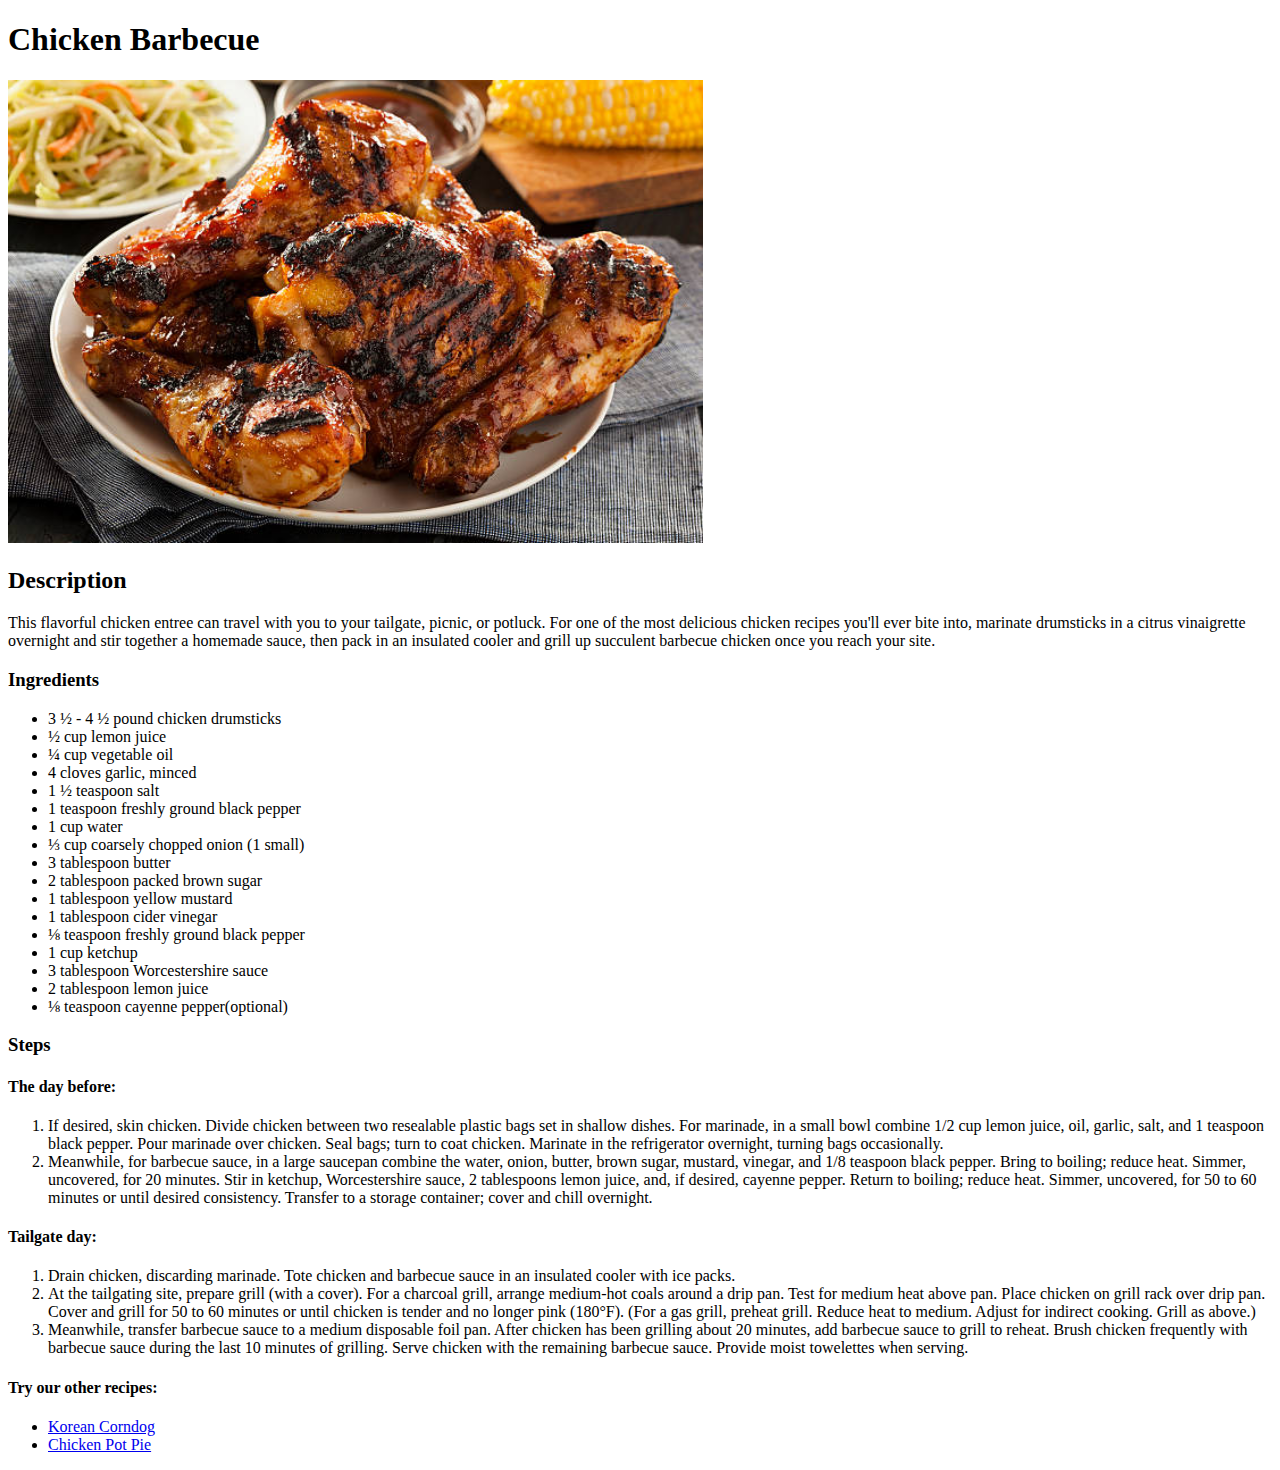
==== recipes/chicken-barbecue.html @ cd9369a7 "Initial commit. Create homepage and three recipes." ====
<!DOCTYPE html>
<html lang="en">
<head>
    <meta charset="UTF-8">
    <meta name="viewport" content="width=device-width, initial-scale=1.0">
    <title>Chicken Barbecue</title>
</head>
<body>
    <h1>Chicken Barbecue</h1>

    <img src="../images/chicken-barbecue.jpg" alt="Delicious Chicken Barbecue" height="55%" width="55%">

    <h2>Description</h2>
        <p>This flavorful chicken entree can travel with you to your tailgate, picnic, or potluck. For one of the most delicious chicken recipes you'll ever bite into, marinate drumsticks in a citrus vinaigrette overnight and stir together a homemade sauce, then pack in an insulated cooler and grill up succulent barbecue chicken once you reach your site.</p>
    
    <h3>Ingredients</h3>
        <ul>
            <li>3 ½ - 4 ½ pound chicken drumsticks</li>
            <li>½ cup lemon juice</li>
            <li>¼ cup vegetable oil</li>
            <li>4 cloves garlic, minced</li>
            <li>1 ½ teaspoon salt</li>
            <li>1 teaspoon freshly ground black pepper</li>
            <li>1 cup water</li>
            <li>⅓ cup coarsely chopped onion (1 small)</li>
            <li>3 tablespoon butter</li>
            <li>2 tablespoon packed brown sugar</li>
            <li>1 tablespoon yellow mustard</li>
            <li>1 tablespoon cider vinegar</li>
            <li>⅛ teaspoon freshly ground black pepper</li>
            <li>1 cup ketchup</li>
            <li>3 tablespoon Worcestershire sauce</li>
            <li>2 tablespoon lemon juice</li>
            <li>⅛ teaspoon cayenne pepper(optional)</li>
        </ul>
    
    <h3>Steps</h3>
    <h4>The day before:</h4>
        <ol>
            <li>If desired, skin chicken. Divide chicken between two resealable plastic bags set in shallow dishes. For marinade, in a small bowl combine 1/2 cup lemon juice, oil, garlic, salt, and 1 teaspoon black pepper. Pour marinade over chicken. Seal bags; turn to coat chicken. Marinate in the refrigerator overnight, turning bags occasionally.</li>
            <li>Meanwhile, for barbecue sauce, in a large saucepan combine the water, onion, butter, brown sugar, mustard, vinegar, and 1/8 teaspoon black pepper. Bring to boiling; reduce heat. Simmer, uncovered, for 20 minutes. Stir in ketchup, Worcestershire sauce, 2 tablespoons lemon juice, and, if desired, cayenne pepper. Return to boiling; reduce heat. Simmer, uncovered, for 50 to 60 minutes or until desired consistency. Transfer to a storage container; cover and chill overnight.</li>
        </ol>

    <h4>Tailgate day:</h4>
        <ol>
            <li>Drain chicken, discarding marinade. Tote chicken and barbecue sauce in an insulated cooler with ice packs.</li>
            <li>At the tailgating site, prepare grill (with a cover). For a charcoal grill, arrange medium-hot coals around a drip pan. Test for medium heat above pan. Place chicken on grill rack over drip pan. Cover and grill for 50 to 60 minutes or until chicken is tender and no longer pink (180°F). (For a gas grill, preheat grill. Reduce heat to medium. Adjust for indirect cooking. Grill as above.)</li>
            <li>Meanwhile, transfer barbecue sauce to a medium disposable foil pan. After chicken has been grilling about 20 minutes, add barbecue sauce to grill to reheat. Brush chicken frequently with barbecue sauce during the last 10 minutes of grilling. Serve chicken with the remaining barbecue sauce. Provide moist towelettes when serving.</li>
        </ol>
    <h4>Try our other recipes:</h6>
        <ul>
            <li><a href="korean-corndog.html">Korean Corndog</a></li>
            <li><a href="chicken-pot-pie.html">Chicken Pot Pie</a></li>
        </ul>
</body>
</html>
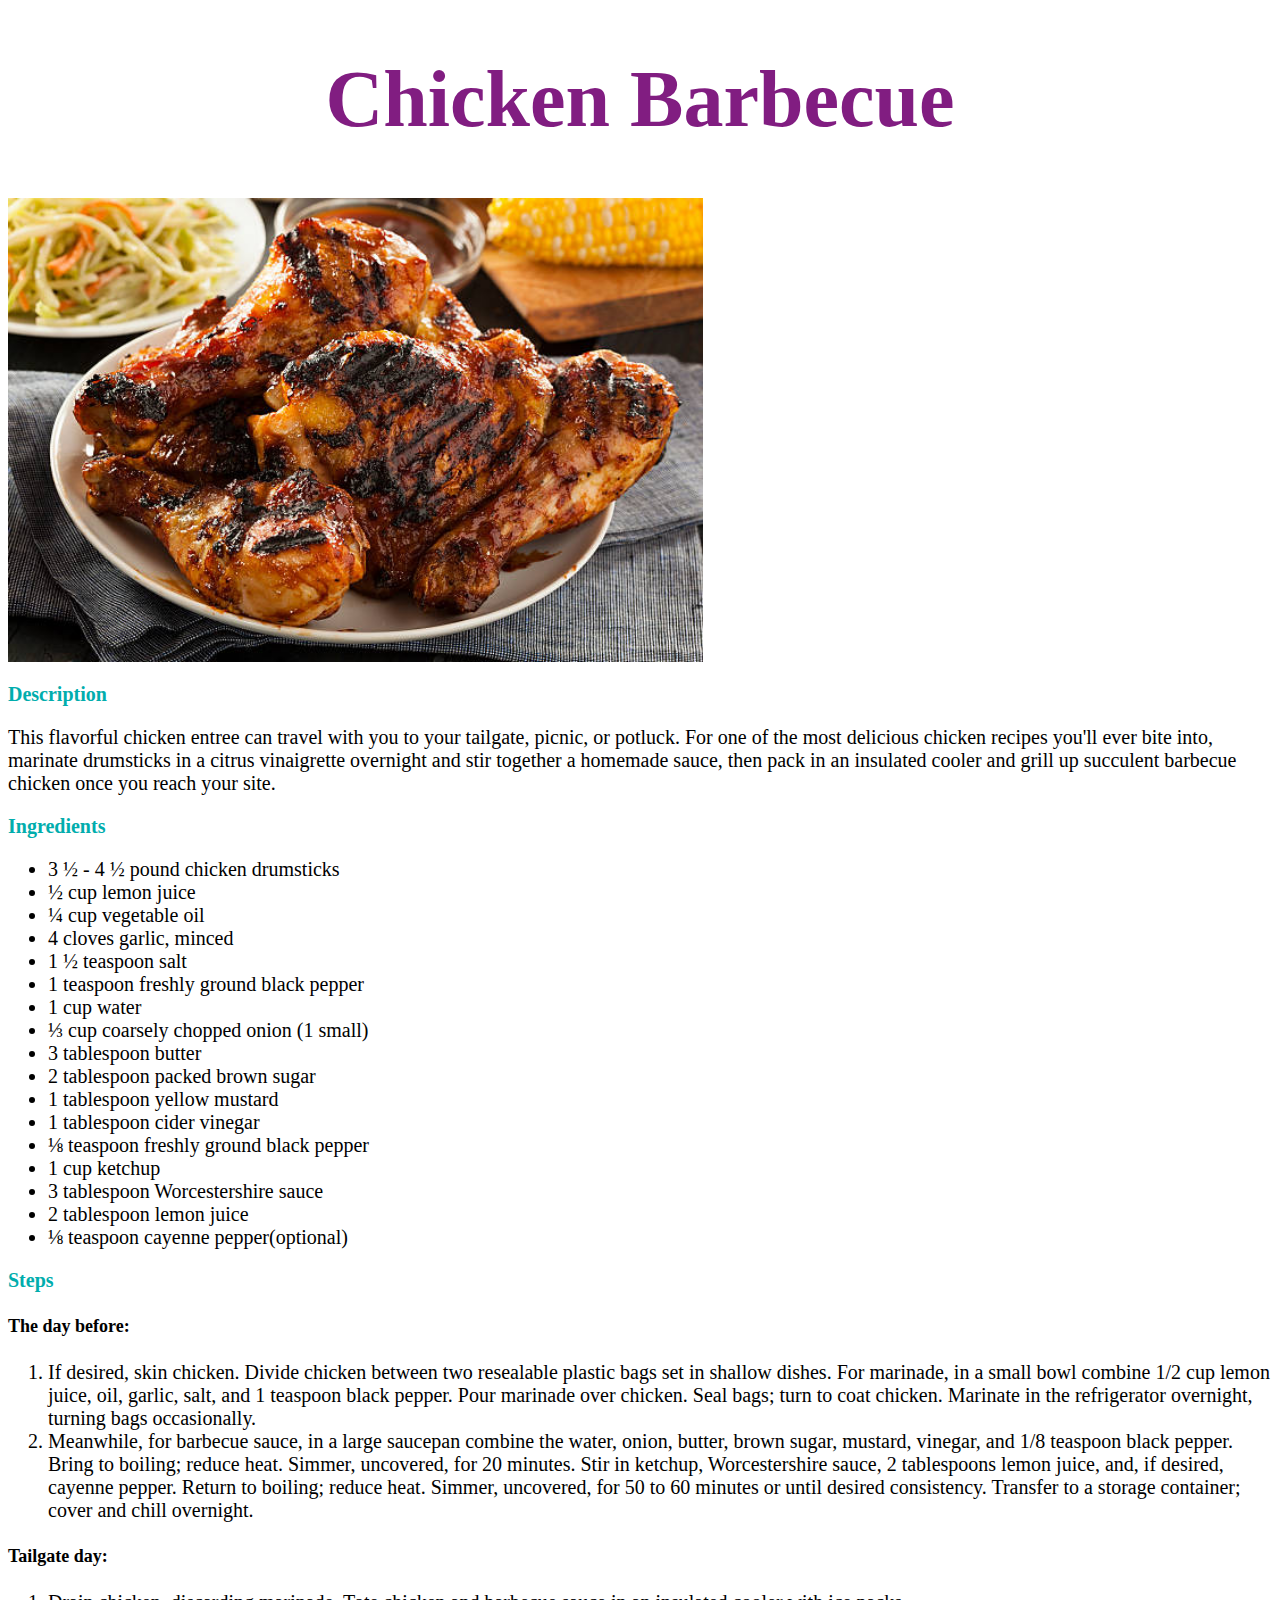
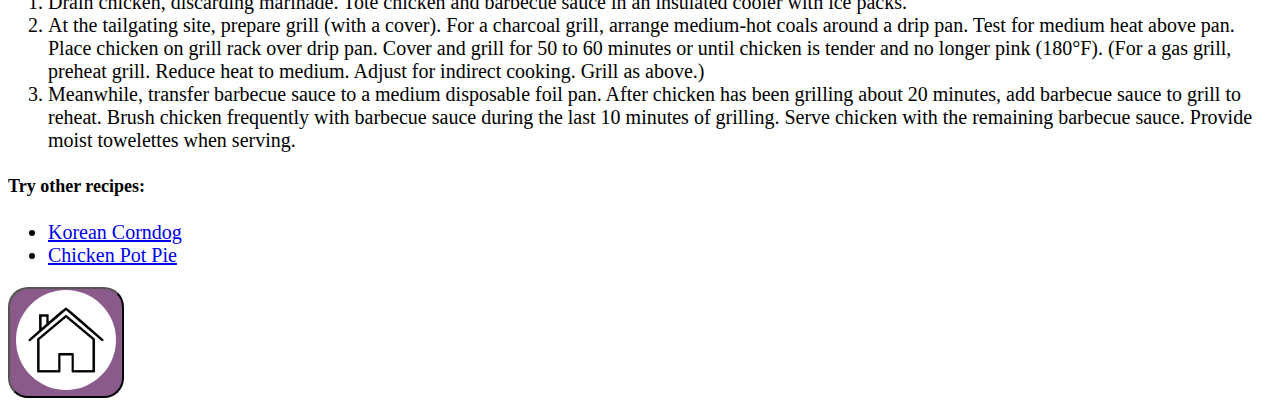
==== commit 5e6d9660: "Revise code" ====
--- a/recipes/chicken-barbecue.html
+++ b/recipes/chicken-barbecue.html
@@ -3,6 +3,7 @@
 <head>
     <meta charset="UTF-8">
     <meta name="viewport" content="width=device-width, initial-scale=1.0">
+    <link rel="stylesheet" href="../style.css" />
     <title>Chicken Barbecue</title>
 </head>
 <body>
@@ -47,10 +48,13 @@
             <li>At the tailgating site, prepare grill (with a cover). For a charcoal grill, arrange medium-hot coals around a drip pan. Test for medium heat above pan. Place chicken on grill rack over drip pan. Cover and grill for 50 to 60 minutes or until chicken is tender and no longer pink (180°F). (For a gas grill, preheat grill. Reduce heat to medium. Adjust for indirect cooking. Grill as above.)</li>
             <li>Meanwhile, transfer barbecue sauce to a medium disposable foil pan. After chicken has been grilling about 20 minutes, add barbecue sauce to grill to reheat. Brush chicken frequently with barbecue sauce during the last 10 minutes of grilling. Serve chicken with the remaining barbecue sauce. Provide moist towelettes when serving.</li>
         </ol>
-    <h4>Try our other recipes:</h6>
+    <h4>Try other recipes:</h6>
+        
         <ul>
             <li><a href="korean-corndog.html">Korean Corndog</a></li>
             <li><a href="chicken-pot-pie.html">Chicken Pot Pie</a></li>
         </ul>
+        
+        <a href="../index.html"><button class="home-button"><img src="../images/home-icon.jpg" height="100px" width="auto" class="home-img"></button></a>
 </body>
 </html>--- a/style.css
+++ b/style.css
@@ -0,0 +1,40 @@
+* {
+    font-family: "Tahoma";
+    font-size: 20px;
+}
+
+
+h1 {
+    font-family: Georgia, "Times New Roman", Times, sans-serif;
+    text-align: center;
+    font-size: 80px;   
+    color: rgb(129, 29, 129)
+}
+
+h2, h3 {
+    color: rgb(1, 173, 173);
+}
+
+h4 {
+    font-size: 18px;
+}
+
+.button-text {
+    font-weight: 800;
+    font-size: 20px;
+    color: rgb(1, 173, 173);
+}
+
+
+.home-button {
+    background-color: rgb(138, 91, 138);
+    border-radius: 20px;
+}
+
+.home-img {
+    border-radius: 50px;
+}
+
+#title {
+    font-size: 100px;
+}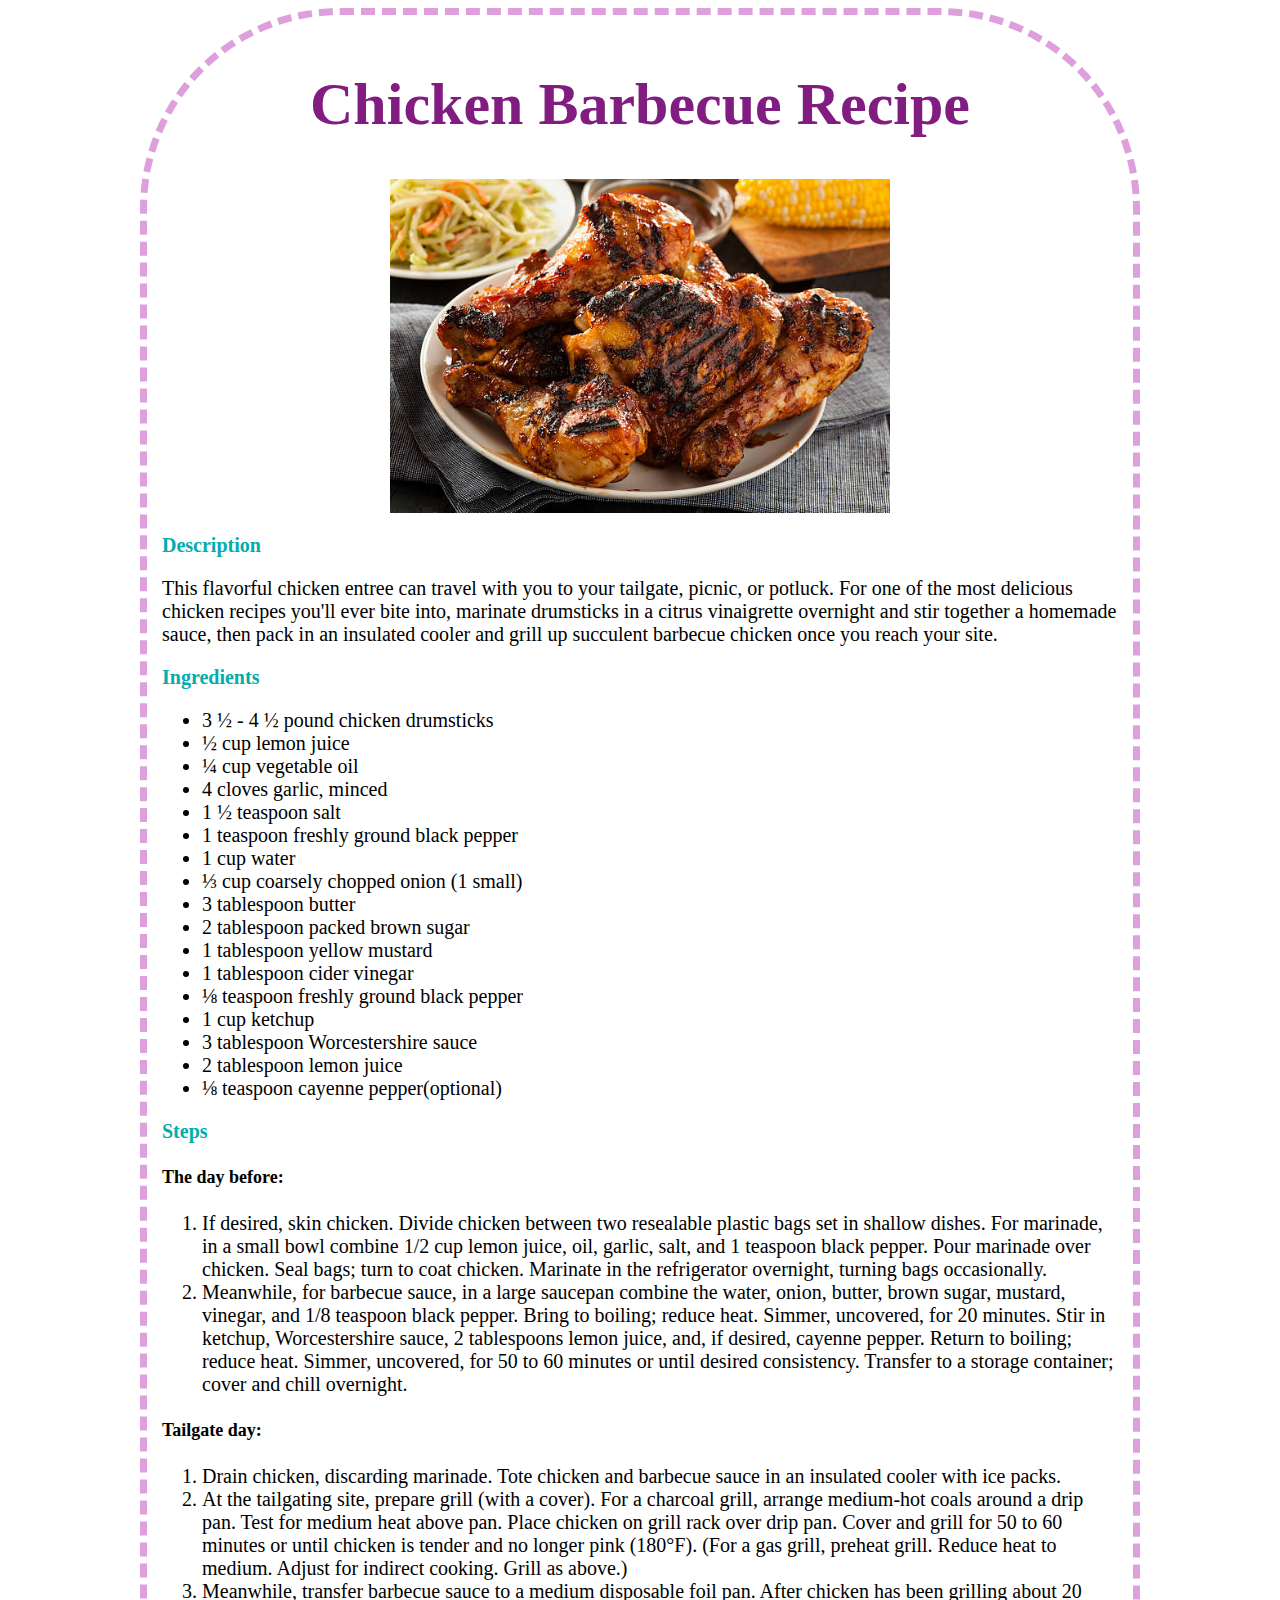
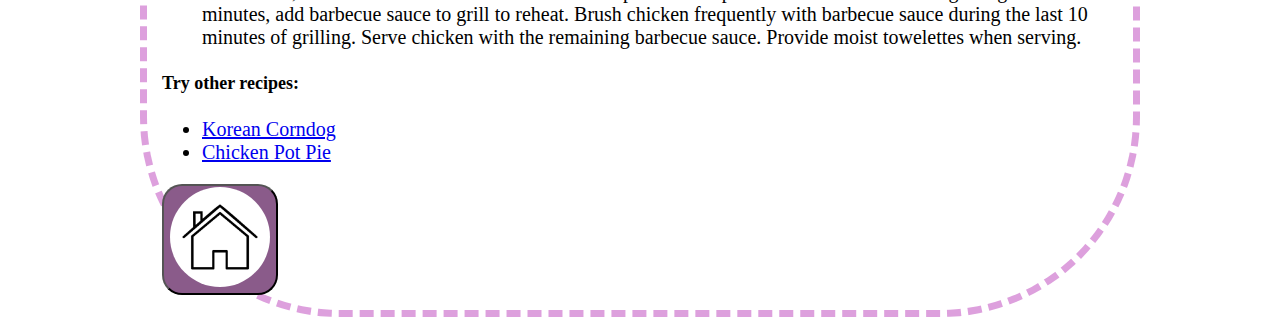
==== commit 274cc116: "Add border" ====
--- a/recipes/chicken-barbecue.html
+++ b/recipes/chicken-barbecue.html
@@ -7,54 +7,58 @@
     <title>Chicken Barbecue</title>
 </head>
 <body>
-    <h1>Chicken Barbecue</h1>
+    <div class="main-recipe-div">
+        <h1 class="recipe-heading">Chicken Barbecue Recipe</h1>
 
-    <img src="../images/chicken-barbecue.jpg" alt="Delicious Chicken Barbecue" height="55%" width="55%">
+        <div class="recipe-img-card">
+            <img class="recipe-img" src="../images/chicken-barbecue.jpg" alt="Delicious Chicken Barbecue" height="100%" width="100%">
+        </div>
 
-    <h2>Description</h2>
-        <p>This flavorful chicken entree can travel with you to your tailgate, picnic, or potluck. For one of the most delicious chicken recipes you'll ever bite into, marinate drumsticks in a citrus vinaigrette overnight and stir together a homemade sauce, then pack in an insulated cooler and grill up succulent barbecue chicken once you reach your site.</p>
-    
-    <h3>Ingredients</h3>
-        <ul>
-            <li>3 ½ - 4 ½ pound chicken drumsticks</li>
-            <li>½ cup lemon juice</li>
-            <li>¼ cup vegetable oil</li>
-            <li>4 cloves garlic, minced</li>
-            <li>1 ½ teaspoon salt</li>
-            <li>1 teaspoon freshly ground black pepper</li>
-            <li>1 cup water</li>
-            <li>⅓ cup coarsely chopped onion (1 small)</li>
-            <li>3 tablespoon butter</li>
-            <li>2 tablespoon packed brown sugar</li>
-            <li>1 tablespoon yellow mustard</li>
-            <li>1 tablespoon cider vinegar</li>
-            <li>⅛ teaspoon freshly ground black pepper</li>
-            <li>1 cup ketchup</li>
-            <li>3 tablespoon Worcestershire sauce</li>
-            <li>2 tablespoon lemon juice</li>
-            <li>⅛ teaspoon cayenne pepper(optional)</li>
-        </ul>
-    
-    <h3>Steps</h3>
-    <h4>The day before:</h4>
-        <ol>
-            <li>If desired, skin chicken. Divide chicken between two resealable plastic bags set in shallow dishes. For marinade, in a small bowl combine 1/2 cup lemon juice, oil, garlic, salt, and 1 teaspoon black pepper. Pour marinade over chicken. Seal bags; turn to coat chicken. Marinate in the refrigerator overnight, turning bags occasionally.</li>
-            <li>Meanwhile, for barbecue sauce, in a large saucepan combine the water, onion, butter, brown sugar, mustard, vinegar, and 1/8 teaspoon black pepper. Bring to boiling; reduce heat. Simmer, uncovered, for 20 minutes. Stir in ketchup, Worcestershire sauce, 2 tablespoons lemon juice, and, if desired, cayenne pepper. Return to boiling; reduce heat. Simmer, uncovered, for 50 to 60 minutes or until desired consistency. Transfer to a storage container; cover and chill overnight.</li>
-        </ol>
+        <h2>Description</h2>
+            <p>This flavorful chicken entree can travel with you to your tailgate, picnic, or potluck. For one of the most delicious chicken recipes you'll ever bite into, marinate drumsticks in a citrus vinaigrette overnight and stir together a homemade sauce, then pack in an insulated cooler and grill up succulent barbecue chicken once you reach your site.</p>
+        
+        <h3>Ingredients</h3>
+            <ul>
+                <li>3 ½ - 4 ½ pound chicken drumsticks</li>
+                <li>½ cup lemon juice</li>
+                <li>¼ cup vegetable oil</li>
+                <li>4 cloves garlic, minced</li>
+                <li>1 ½ teaspoon salt</li>
+                <li>1 teaspoon freshly ground black pepper</li>
+                <li>1 cup water</li>
+                <li>⅓ cup coarsely chopped onion (1 small)</li>
+                <li>3 tablespoon butter</li>
+                <li>2 tablespoon packed brown sugar</li>
+                <li>1 tablespoon yellow mustard</li>
+                <li>1 tablespoon cider vinegar</li>
+                <li>⅛ teaspoon freshly ground black pepper</li>
+                <li>1 cup ketchup</li>
+                <li>3 tablespoon Worcestershire sauce</li>
+                <li>2 tablespoon lemon juice</li>
+                <li>⅛ teaspoon cayenne pepper(optional)</li>
+            </ul>
+        
+        <h3>Steps</h3>
+        <h4>The day before:</h4>
+            <ol>
+                <li>If desired, skin chicken. Divide chicken between two resealable plastic bags set in shallow dishes. For marinade, in a small bowl combine 1/2 cup lemon juice, oil, garlic, salt, and 1 teaspoon black pepper. Pour marinade over chicken. Seal bags; turn to coat chicken. Marinate in the refrigerator overnight, turning bags occasionally.</li>
+                <li>Meanwhile, for barbecue sauce, in a large saucepan combine the water, onion, butter, brown sugar, mustard, vinegar, and 1/8 teaspoon black pepper. Bring to boiling; reduce heat. Simmer, uncovered, for 20 minutes. Stir in ketchup, Worcestershire sauce, 2 tablespoons lemon juice, and, if desired, cayenne pepper. Return to boiling; reduce heat. Simmer, uncovered, for 50 to 60 minutes or until desired consistency. Transfer to a storage container; cover and chill overnight.</li>
+            </ol>
 
-    <h4>Tailgate day:</h4>
-        <ol>
-            <li>Drain chicken, discarding marinade. Tote chicken and barbecue sauce in an insulated cooler with ice packs.</li>
-            <li>At the tailgating site, prepare grill (with a cover). For a charcoal grill, arrange medium-hot coals around a drip pan. Test for medium heat above pan. Place chicken on grill rack over drip pan. Cover and grill for 50 to 60 minutes or until chicken is tender and no longer pink (180°F). (For a gas grill, preheat grill. Reduce heat to medium. Adjust for indirect cooking. Grill as above.)</li>
-            <li>Meanwhile, transfer barbecue sauce to a medium disposable foil pan. After chicken has been grilling about 20 minutes, add barbecue sauce to grill to reheat. Brush chicken frequently with barbecue sauce during the last 10 minutes of grilling. Serve chicken with the remaining barbecue sauce. Provide moist towelettes when serving.</li>
-        </ol>
-    <h4>Try other recipes:</h6>
-        
-        <ul>
-            <li><a href="korean-corndog.html">Korean Corndog</a></li>
-            <li><a href="chicken-pot-pie.html">Chicken Pot Pie</a></li>
-        </ul>
-        
-        <a href="../index.html"><button class="home-button"><img src="../images/home-icon.jpg" height="100px" width="auto" class="home-img"></button></a>
+        <h4>Tailgate day:</h4>
+            <ol>
+                <li>Drain chicken, discarding marinade. Tote chicken and barbecue sauce in an insulated cooler with ice packs.</li>
+                <li>At the tailgating site, prepare grill (with a cover). For a charcoal grill, arrange medium-hot coals around a drip pan. Test for medium heat above pan. Place chicken on grill rack over drip pan. Cover and grill for 50 to 60 minutes or until chicken is tender and no longer pink (180°F). (For a gas grill, preheat grill. Reduce heat to medium. Adjust for indirect cooking. Grill as above.)</li>
+                <li>Meanwhile, transfer barbecue sauce to a medium disposable foil pan. After chicken has been grilling about 20 minutes, add barbecue sauce to grill to reheat. Brush chicken frequently with barbecue sauce during the last 10 minutes of grilling. Serve chicken with the remaining barbecue sauce. Provide moist towelettes when serving.</li>
+            </ol>
+        <h4>Try other recipes:</h4>
+            
+            <ul>
+                <li><a href="korean-corndog.html">Korean Corndog</a></li>
+                <li><a href="chicken-pot-pie.html">Chicken Pot Pie</a></li>
+            </ul>
+            
+            <a href="../index.html"><button class="home-button"><img src="../images/home-icon.jpg" height="100px" width="auto" class="home-img"></button></a>
+    </div>
 </body>
 </html>--- a/style.css
+++ b/style.css
@@ -1,6 +1,7 @@
 * {
     font-family: "Tahoma";
     font-size: 20px;
+    box-sizing: border-box;
 }
 
 
@@ -21,7 +22,7 @@
 
 .button-text {
     font-weight: 800;
-    font-size: 20px;
+    font-size: 36px;
     color: rgb(1, 173, 173);
 }
 
@@ -35,6 +36,59 @@
     border-radius: 50px;
 }
 
+.main-img {
+    border-radius: 30px;
+    width: 200px;
+    height: 200px;
+}
+
+.main-button {
+    border-radius: 10px;
+    border-color: plum;
+    margin: 20px;
+}
+
+.div-main {
+    padding: 0px 100px;
+}
+
 #title {
     font-size: 100px;
+}
+
+.picture-card {
+    border-color: rgb(138, 91, 138);
+    border-style: dashed;
+    border-radius: 25px;
+    width: 1000px;
+    padding: 10px;
+    margin: auto;
+}
+
+.card {
+    display: inline-block;
+    margin: 10px auto
+}
+
+.recipe-heading {
+    font-size: 60px
+}
+
+.recipe-img {
+    margin:auto;
+}
+
+.recipe-img-card {
+    margin:auto;
+    width: 500px;
+}
+
+.main-recipe-div {
+    border-radius: 200px;
+    border-color: plum;
+    border-width: 7px;
+    border-style: dashed;
+    padding:15px;
+    width: 1000px;
+    margin: auto;
 }